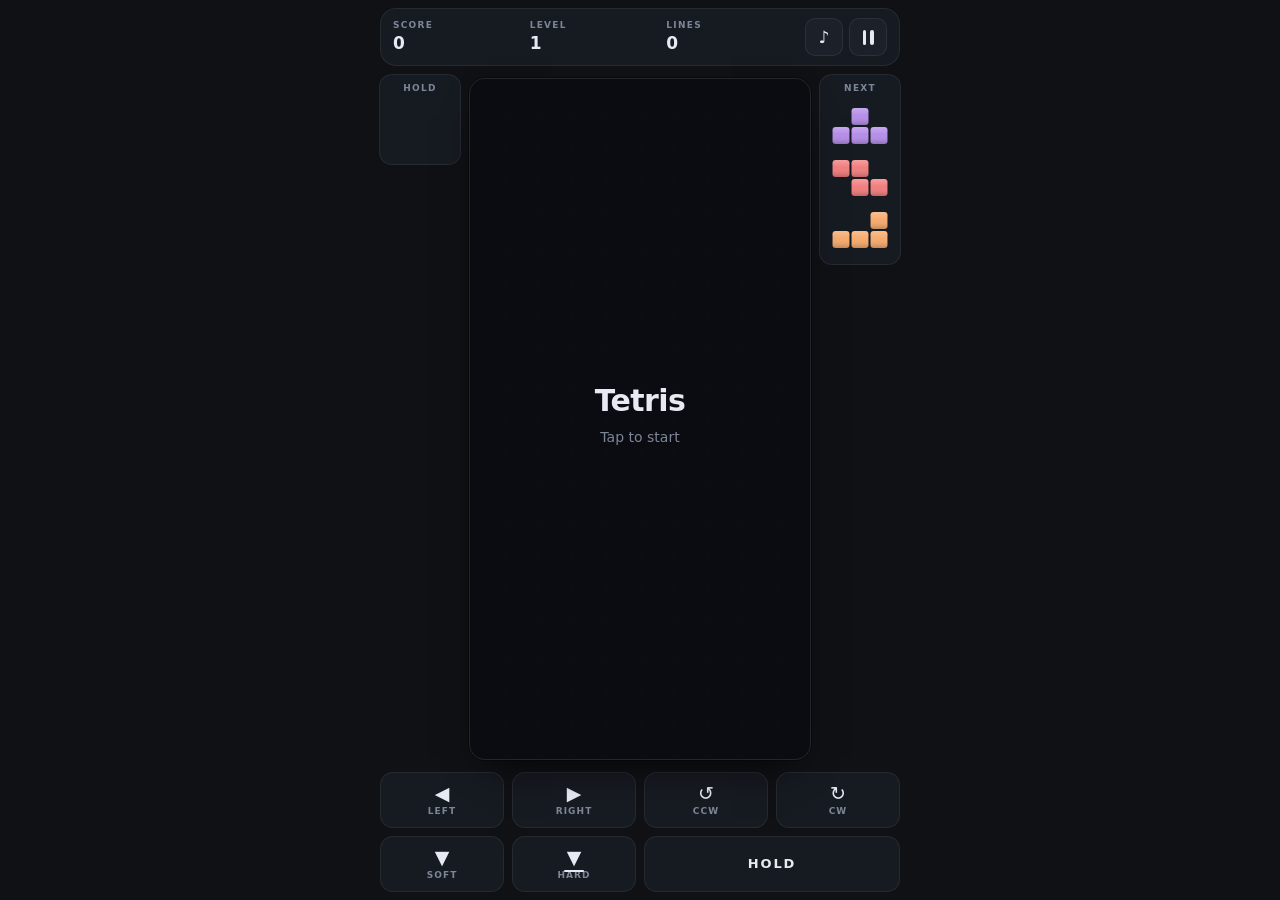
==== index.html @ aac90ceb "Modern Tetris as an offline-first PWA Vanilla JS + Canvas, no dependencies and no build step.  Guide" ====
<!doctype html>
<html lang="en">
<head>
<meta charset="utf-8">
<meta name="viewport" content="width=device-width, initial-scale=1, viewport-fit=cover, user-scalable=no, maximum-scale=1">
<title>Tetris</title>
<meta name="description" content="Modern Tetris. A small, dependency-free progressive web app that plays offline.">
<meta name="theme-color" content="#0f1115">
<meta name="color-scheme" content="dark">
<meta name="apple-mobile-web-app-capable" content="yes">
<meta name="mobile-web-app-capable" content="yes">
<meta name="apple-mobile-web-app-status-bar-style" content="black-translucent">
<meta name="apple-mobile-web-app-title" content="Tetris">
<link rel="manifest" href="manifest.webmanifest">
<link rel="apple-touch-icon" href="icons/apple-touch-icon.png">
<link rel="icon" type="image/png" href="icons/icon-192.png">
<link rel="stylesheet" href="style.css">
</head>
<body>

<div id="app">

  <header id="hud">
    <div class="stat"><span class="label">Score</span><span class="value" id="stat-score">0</span></div>
    <div class="stat"><span class="label">Level</span><span class="value" id="stat-level">1</span></div>
    <div class="stat"><span class="label">Lines</span><span class="value" id="stat-lines">0</span></div>
    <div class="hud-buttons">
      <button class="icon-btn" id="btn-sound" aria-label="Toggle sound">
        <span class="glyph" id="sound-glyph">♪</span>
      </button>
      <button class="icon-btn" id="btn-pause" aria-label="Pause">
        <span class="bars" aria-hidden="true"><i></i><i></i></span>
      </button>
    </div>
  </header>

  <main id="stage">
    <aside class="gutter" id="gutter-left">
      <section class="panel panel-hold">
        <span class="label">Hold</span>
        <canvas id="hold"></canvas>
      </section>
    </aside>

    <div id="field-wrap">
      <canvas id="field"></canvas>
      <div id="toast" aria-live="polite"></div>
      <div id="overlay">
        <div class="overlay-card">
          <h1 id="overlay-title">Tetris</h1>
          <p id="overlay-sub">Tap to start</p>
          <p id="overlay-best" class="muted"></p>
        </div>
      </div>
    </div>

    <aside class="gutter" id="gutter-right">
      <section class="panel panel-next">
        <span class="label">Next</span>
        <canvas id="next"></canvas>
      </section>
    </aside>
  </main>

  <footer id="controls">
    <button class="btn" data-act="left"   aria-label="Move left"><span class="glyph">◀</span><span class="cap">Left</span></button>
    <button class="btn" data-act="right"  aria-label="Move right"><span class="glyph">▶</span><span class="cap">Right</span></button>
    <button class="btn" data-act="rotccw" aria-label="Rotate counter-clockwise"><span class="glyph">↺</span><span class="cap">CCW</span></button>
    <button class="btn" data-act="rotcw"  aria-label="Rotate clockwise"><span class="glyph">↻</span><span class="cap">CW</span></button>

    <button class="btn" data-act="softdrop" aria-label="Soft drop"><span class="glyph">▼</span><span class="cap">Soft</span></button>
    <button class="btn" data-act="harddrop" aria-label="Hard drop"><span class="glyph glyph-drop">▼</span><span class="cap">Hard</span></button>
    <button class="btn btn-wide" data-act="hold" aria-label="Hold piece"><span class="txt">Hold</span></button>
  </footer>

</div>

<script type="module" src="tetris.js"></script>
</body>
</html>
---- style.css ----
/* ------------------------------------------------------------------ tokens */
:root {
  --bg:        #0f1115;
  --panel:     #161a21;
  --panel-2:   #1c2129;
  --line:      rgba(255, 255, 255, 0.07);
  --line-soft: rgba(255, 255, 255, 0.04);
  --text:      #e7eaf2;
  --text-dim:  #7d8698;
  --accent:    #4fd1c5;

  --r-lg: 16px;
  --r-md: 13px;
  --r-sm: 10px;
}

/* ------------------------------------------------------------------ reset */
* { margin: 0; padding: 0; box-sizing: border-box; }

html, body {
  height: 100%;
  overflow: hidden;
  position: fixed;
  inset: 0;
  background: var(--bg);
}

body {
  color: var(--text);
  font-family: system-ui, -apple-system, "SF Pro Text", "Segoe UI", sans-serif;
  font-size: 15px;
  line-height: 1.2;
  -webkit-font-smoothing: antialiased;
  -webkit-user-select: none;
  user-select: none;
  -webkit-touch-callout: none;
  -webkit-tap-highlight-color: transparent;
  overscroll-behavior: none;
  touch-action: none;
}

canvas { display: block; }

button {
  font: inherit;
  color: inherit;
  background: none;
  border: 0;
  cursor: pointer;
  touch-action: none;
}

/* ------------------------------------------------------------------ shared */
.label {
  font-size: 9px;
  font-weight: 600;
  letter-spacing: 0.14em;
  text-transform: uppercase;
  color: var(--text-dim);
}

/* ------------------------------------------------------------------ shell */
#app {
  height: 100dvh;
  max-width: 540px;
  margin: 0 auto;
  display: flex;
  flex-direction: column;
  gap: 8px;
  padding:
    calc(env(safe-area-inset-top, 0px) + 8px)
    calc(env(safe-area-inset-right, 0px) + 10px)
    calc(env(safe-area-inset-bottom, 0px) + 8px)
    calc(env(safe-area-inset-left, 0px) + 10px);
}

/* ------------------------------------------------------------------ hud */
#hud {
  flex: none;
  display: flex;
  align-items: center;
  gap: 6px;
  padding: 9px 12px;
  background: var(--panel);
  border: 1px solid var(--line);
  border-radius: var(--r-lg);
}

.stat {
  flex: 1;
  display: flex;
  flex-direction: column;
  gap: 2px;
  min-width: 0;
}

.stat .value {
  font-size: 17px;
  font-weight: 650;
  font-variant-numeric: tabular-nums;
  letter-spacing: -0.01em;
}

.hud-buttons {
  display: flex;
  gap: 6px;
  margin-left: 2px;
}

.icon-btn {
  width: 38px;
  height: 38px;
  display: grid;
  place-items: center;
  border-radius: var(--r-sm);
  background: var(--panel-2);
  border: 1px solid var(--line);
  color: var(--text);
  transition: background 90ms ease, transform 90ms ease;
}
.icon-btn:active,
.icon-btn.pressed { background: #2b3240; transform: scale(0.94); }
.icon-btn .glyph { font-size: 17px; line-height: 1; }
.icon-btn.off { color: var(--text-dim); }
.icon-btn.off .glyph { position: relative; }
.icon-btn.off .glyph::after {
  content: "";
  position: absolute;
  left: -3px;
  right: -3px;
  top: 50%;
  height: 1.5px;
  background: currentColor;
  transform: rotate(-45deg);
  border-radius: 1px;
}

/* pause icon built from two bars (avoids font/emoji inconsistency) */
.bars { display: flex; gap: 4px; }
.bars i {
  display: block;
  width: 3.5px;
  height: 15px;
  border-radius: 2px;
  background: currentColor;
}

/* ------------------------------------------------------------------ stage */
#stage {
  flex: 1;
  min-height: 0;
  display: flex;
  align-items: stretch;
  justify-content: center;
  gap: 8px;
}

.gutter {
  flex: none;
  display: flex;
  flex-direction: column;
  gap: 8px;
  min-width: 0;
}

#gutter-right .panel-next { flex: 0 1 auto; min-height: 0; }

.panel {
  display: flex;
  flex-direction: column;
  align-items: center;
  gap: 6px;
  padding: 8px 6px;
  background: var(--panel);
  border: 1px solid var(--line);
  border-radius: var(--r-md);
  overflow: hidden;
}

.panel canvas { display: block; width: 100%; }
.panel-hold canvas { aspect-ratio: 1 / 0.82; }
.panel-next canvas { aspect-ratio: 1 / 2.3; max-height: 100%; min-height: 0; }

/* ------------------------------------------------------------------ field */
#field-wrap {
  position: relative;
  flex: none;
  align-self: center;
  border-radius: var(--r-lg);
  background: #12141a;
  border: 1px solid var(--line);
  box-shadow: 0 0 0 1px rgba(0, 0, 0, 0.4), 0 18px 40px -20px rgba(0, 0, 0, 0.9);
  overflow: hidden;
}

#field { border-radius: var(--r-lg); }

/* floating "TETRIS!" / "T-SPIN" text, defined in tetris.js */
#toast {
  position: absolute;
  left: 0;
  right: 0;
  top: 26%;
  text-align: center;
  font-size: 15px;
  font-weight: 700;
  letter-spacing: 0.06em;
  text-transform: uppercase;
  color: var(--accent);
  text-shadow: 0 2px 12px rgba(0, 0, 0, 0.85);
  opacity: 0;
  pointer-events: none;
  transform: translateY(6px) scale(0.96);
  transition: opacity 320ms ease, transform 320ms ease;
}
#toast.show {
  opacity: 1;
  transform: translateY(0) scale(1);
}

/* ------------------------------------------------------------------ overlay */
#overlay {
  position: absolute;
  inset: 0;
  display: grid;
  place-items: center;
  padding: 16px;
  background: rgba(10, 12, 16, 0.82);
  -webkit-backdrop-filter: blur(6px);
  backdrop-filter: blur(6px);
  transition: opacity 200ms ease;
}
#overlay.hidden { opacity: 0; pointer-events: none; }

.overlay-card { text-align: center; }

#overlay-title {
  font-size: 30px;
  font-weight: 750;
  letter-spacing: -0.02em;
  margin-bottom: 10px;
}
#overlay-sub {
  font-size: 14px;
  color: var(--text-dim);
}
#overlay-best { margin-top: 10px; font-size: 12px; }
.muted { color: var(--text-dim); }

/* ------------------------------------------------------------------ controls */
#controls {
  flex: none;
  display: grid;
  grid-template-columns: repeat(4, 1fr);
  grid-auto-rows: minmax(56px, auto);
  gap: 8px;
}

.btn {
  display: flex;
  flex-direction: column;
  align-items: center;
  justify-content: center;
  gap: 3px;
  background: var(--panel);
  border: 1px solid var(--line);
  border-radius: var(--r-md);
  color: var(--text);
  transition: background 80ms ease, transform 80ms ease, border-color 80ms ease;
}
.btn.pressed {
  background: #2b3240;
  border-color: rgba(255, 255, 255, 0.16);
  transform: scale(0.96);
}

.btn .glyph { font-size: 19px; line-height: 1; }
.btn .cap {
  font-size: 9px;
  font-weight: 600;
  letter-spacing: 0.12em;
  text-transform: uppercase;
  color: var(--text-dim);
}
.btn.pressed .cap { color: var(--text); }

.btn-wide {
  grid-column: 3 / span 2;
}
.btn-wide .txt {
  font-size: 13px;
  font-weight: 650;
  letter-spacing: 0.14em;
  text-transform: uppercase;
}

/* hard-drop glyph gets an underline bar so it reads differently from soft drop */
.glyph-drop { position: relative; }
.glyph-drop::after {
  content: "";
  position: absolute;
  left: -3px;
  right: -3px;
  bottom: -5px;
  height: 2px;
  border-radius: 1px;
  background: currentColor;
}

/* ------------------------------------------------------------------ small screens */
@media (max-height: 640px) {
  .btn .cap { display: none; }
  #controls { grid-auto-rows: minmax(48px, auto); }
  #overlay-title { font-size: 24px; }
}

@media (prefers-reduced-motion: reduce) {
  * { transition-duration: 1ms !important; }
}
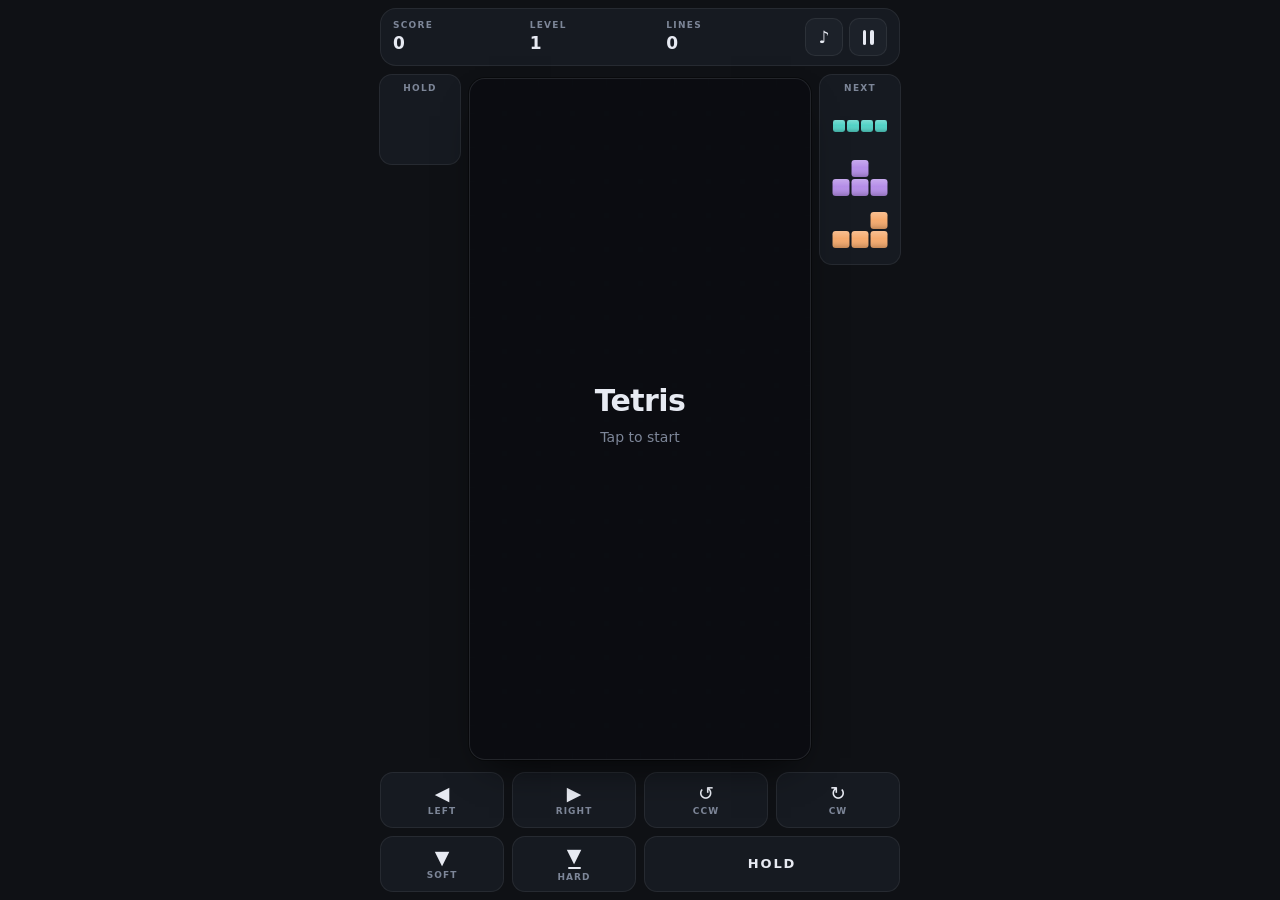
==== commit d63a4037: "Fix multi-row clears, hard-drop glyph, and add a new-best warning Line clears: finishClear() spliced" ====
--- a/index.html
+++ b/index.html
@@ -45,6 +45,7 @@
     <div id="field-wrap">
       <canvas id="field"></canvas>
       <div id="toast" aria-live="polite"></div>
+      <div id="best-badge" aria-live="polite">New Best</div>
       <div id="overlay">
         <div class="overlay-card">
           <h1 id="overlay-title">Tetris</h1>
@@ -69,7 +70,7 @@
     <button class="btn" data-act="rotcw"  aria-label="Rotate clockwise"><span class="glyph">↻</span><span class="cap">CW</span></button>
 
     <button class="btn" data-act="softdrop" aria-label="Soft drop"><span class="glyph">▼</span><span class="cap">Soft</span></button>
-    <button class="btn" data-act="harddrop" aria-label="Hard drop"><span class="glyph glyph-drop">▼</span><span class="cap">Hard</span></button>
+    <button class="btn" data-act="harddrop" aria-label="Hard drop"><span class="glyph glyph-drop">▼<i></i></span><span class="cap">Hard</span></button>
     <button class="btn btn-wide" data-act="hold" aria-label="Hold piece"><span class="txt">Hold</span></button>
   </footer>
 
--- a/style.css
+++ b/style.css
@@ -99,6 +99,19 @@
   font-weight: 650;
   font-variant-numeric: tabular-nums;
   letter-spacing: -0.01em;
+}
+
+/* score stays highlighted once the run has beaten the previous record */
+.stat .value.best {
+  color: var(--accent);
+  transform-origin: left center;
+  animation: bestPop 560ms cubic-bezier(0.2, 0.9, 0.3, 1.2) 1;
+}
+
+@keyframes bestPop {
+  0%   { transform: scale(1); }
+  40%  { transform: scale(1.22); }
+  100% { transform: scale(1); }
 }
 
 .hud-buttons {
@@ -218,6 +231,32 @@
   transform: translateY(0) scale(1);
 }
 
+/* "New Best" pill, flashed once per run when the record is overtaken. Sits
+   higher than #toast so the two never overlap. */
+#best-badge {
+  position: absolute;
+  left: 50%;
+  top: 12%;
+  padding: 5px 12px;
+  border-radius: 999px;
+  background: var(--accent);
+  color: #06231f;
+  font-size: 10px;
+  font-weight: 750;
+  letter-spacing: 0.14em;
+  text-transform: uppercase;
+  white-space: nowrap;
+  opacity: 0;
+  pointer-events: none;
+  transform: translate(-50%, -6px) scale(0.94);
+  transition: opacity 260ms ease, transform 260ms cubic-bezier(0.2, 0.9, 0.3, 1.2);
+  box-shadow: 0 8px 22px -8px rgba(79, 209, 197, 0.9);
+}
+#best-badge.show {
+  opacity: 1;
+  transform: translate(-50%, 0) scale(1);
+}
+
 /* ------------------------------------------------------------------ overlay */
 #overlay {
   position: absolute;
@@ -294,14 +333,17 @@
   text-transform: uppercase;
 }
 
-/* hard-drop glyph gets an underline bar so it reads differently from soft drop */
-.glyph-drop { position: relative; }
-.glyph-drop::after {
-  content: "";
-  position: absolute;
-  left: -3px;
-  right: -3px;
-  bottom: -5px;
+/* Hard-drop glyph: the bar is part of the flow, stacked under the triangle, so it
+   can never collide with the caption below. */
+.glyph-drop {
+  display: inline-flex;
+  flex-direction: column;
+  align-items: center;
+  gap: 2px;
+}
+.glyph-drop i {
+  display: block;
+  width: 13px;
   height: 2px;
   border-radius: 1px;
   background: currentColor;
